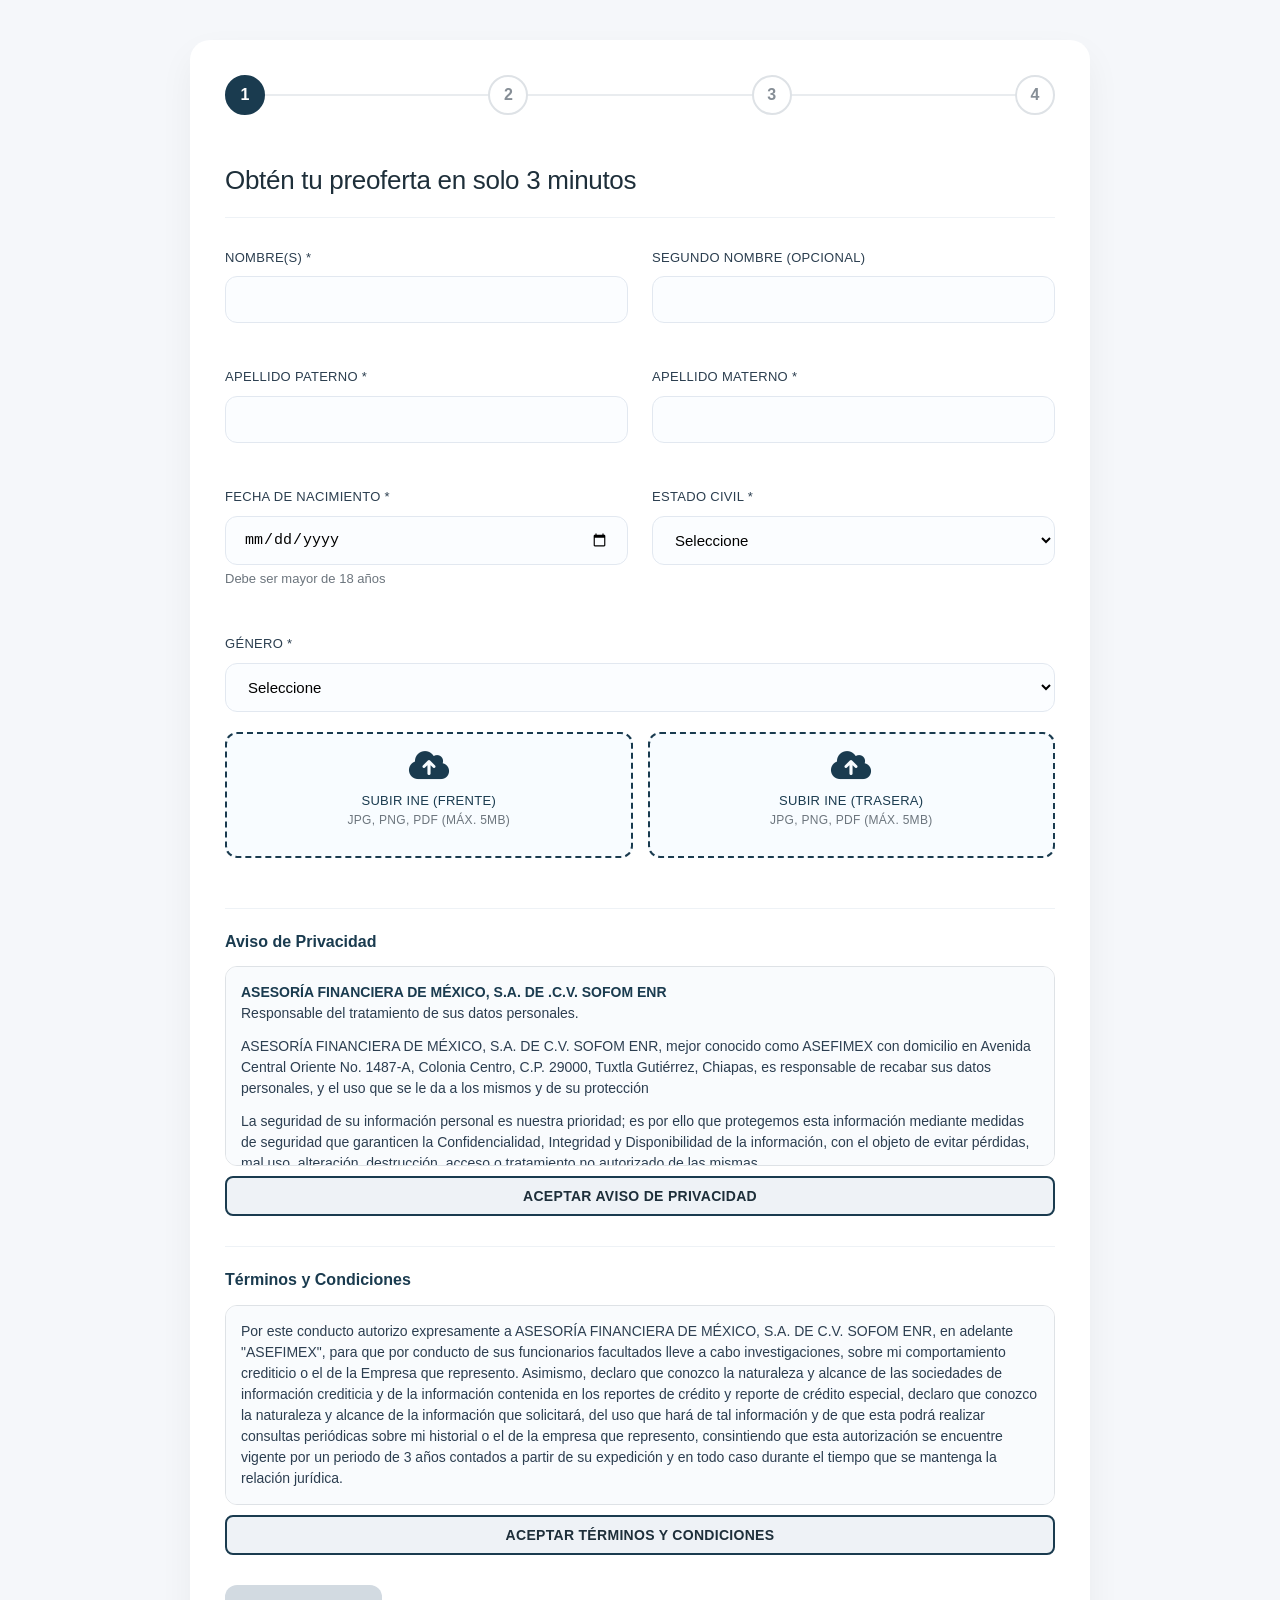
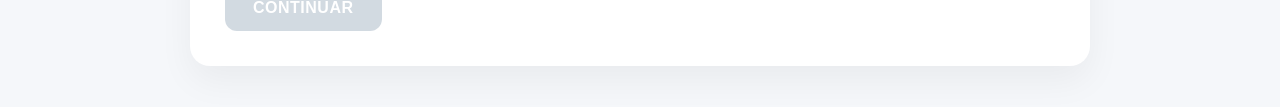
==== index.html @ c49a6438 "clarity" ====
<!DOCTYPE html>
<html lang="es">

<head>
    <meta charset="UTF-8">
    <meta name="viewport" content="width=device-width, initial-scale=1.0">
    <title>Solicita tu crédito | Profesional</title>
    <link rel="stylesheet" href="styles.css">
    <style>
        /* Estilos adicionales para los nuevos campos (integrados armónicamente) */
        .form-section-title {
            font-size: 18px;
            font-weight: 600;
            color: #2c3e50;
            margin: 25px 0 15px;
            padding-bottom: 8px;
            border-bottom: 1px dashed #dee2e6;
            letter-spacing: -0.2px;
        }

        .form-section-title:first-of-type {
            margin-top: 0;
        }

        .hint-text {
            font-size: 13px;
            color: #6c757d;
            margin-top: 4px;
            display: block;
        }

        /* Estilo para el contenedor de subida de archivos */
        .file-upload-container {
            margin-top: 10px;
            border: 2px dashed #1a3b4f;
            border-radius: 12px;
            padding: 15px;
            background-color: #f8fcff;
            text-align: center;
        }

        .file-upload-label {
            display: flex;
            flex-direction: column;
            align-items: center;
            cursor: pointer;
        }

        .file-upload-label span {
            margin-top: 10px;
            color: #1a3b4f;
            font-weight: 500;
        }

        .file-upload-label small {
            color: #6c757d;
            font-size: 12px;
        }

        #ineFile,
        #ineTraseraFile {
            display: none;
        }

        .file-name {
            margin-top: 10px;
            font-size: 13px;
            color: #1f7b4d;
        }

        /* Botón NIP y selector de método */
        .nip-send-container {
            display: flex;
            gap: 10px;
            align-items: center;
            flex-wrap: wrap;
            margin-bottom: 20px;
        }

        .btn-nip {
            background-color: #6c757d;
            color: white;
            padding: 12px 24px;
            border: none;
            border-radius: 10px;
            font-size: 15px;
            font-weight: 600;
            cursor: pointer;
            transition: all 0.2s ease;
            width: auto;
            min-width: 160px;
            text-transform: uppercase;
            letter-spacing: 0.5px;
        }

        .btn-nip:hover {
            background-color: #5a6268;
            transform: translateY(-1px);
            box-shadow: 0 4px 8px rgba(108, 117, 125, 0.2);
        }

        /* Botones de método de envío */
        .method-buttons {
            display: flex;
            gap: 10px;
            flex: 1;
        }

        .method-btn {
            display: flex;
            align-items: center;
            justify-content: center;
            gap: 8px;
            padding: 10px 20px;
            border: 2px solid #e2e8f0;
            border-radius: 10px;
            background-color: white;
            font-weight: 500;
            cursor: pointer;
            transition: all 0.2s ease;
            flex: 1;
            min-width: 120px;
        }

        .method-btn i {
            font-size: 20px;
        }

        .method-btn.whatsapp {
            color: #25D366;
            border-color: #25D366;
        }

        .method-btn.whatsapp:hover {
            background-color: #25D366;
            color: white;
        }

        .method-btn.whatsapp.selected {
            background-color: #25D366;
            color: white;
        }

        .method-btn.sms {
            color: #1a3b4f;
            border-color: #1a3b4f;
        }

        .method-btn.sms:hover {
            background-color: #1a3b4f;
            color: white;
        }

        .method-btn.sms.selected {
            background-color: #1a3b4f;
            color: white;
        }

        .method-btn i {
            font-style: normal;
        }

        /* Carrusel de productos - NUEVO ESTILO */
        .productos-carrusel {
            margin: 20px 0 30px;
            position: relative;
            width: 100%;
            display: flex;
            align-items: center;
            gap: 10px;
        }

        .carrusel-wrapper {
            flex: 1;
            overflow: hidden;
            border-radius: 16px;
        }

        .carrusel-container {
            display: flex;
            transition: transform 0.5s ease-in-out;
        }

        .producto-card {
            flex: 0 0 100%;
            max-width: 100%;
            background: linear-gradient(145deg, #ffffff, #f8fcff);
            border-radius: 16px;
            padding: 30px 15px;
            text-align: center;
            box-shadow: 0 5px 15px rgba(0, 0, 0, 0.05);
            border: 1px solid #e6edf5;
            transition: transform 0.3s ease;
            display: flex;
            flex-direction: column;
            align-items: center;
            justify-content: center;
            min-height: 350px;
        }

        .producto-card:hover {
            transform: translateY(-5px);
            box-shadow: 0 10px 25px rgba(26, 59, 79, 0.1);
        }

        .producto-imagen {
            width: 200px;
            height: 200px;
            object-fit: contain;
            margin-bottom: 20px;
            border-radius: 12px;
        }

        .producto-titulo {
            font-weight: 700;
            color: #1a3b4f;
            font-size: 22px;
        }

        /* Botones de navegación del carrusel */
        .carrusel-btn {
            background-color: #1a3b4f;
            color: white;
            border: none;
            width: 40px;
            height: 40px;
            border-radius: 50%;
            display: flex;
            align-items: center;
            justify-content: center;
            cursor: pointer;
            transition: all 0.2s ease;
            font-size: 20px;
            box-shadow: 0 2px 5px rgba(0, 0, 0, 0.2);
            flex-shrink: 0;
        }

        .carrusel-btn:hover:not(:disabled) {
            background-color: #0f2c3a;
            transform: scale(1.1);
        }

        .carrusel-btn:disabled {
            background-color: #b4c1ce;
            cursor: not-allowed;
            opacity: 0.5;
        }

        /* Indicadores del carrusel */
        .carrusel-indicators {
            display: flex;
            justify-content: center;
            gap: 8px;
            margin-top: 15px;
        }

        .indicator {
            width: 10px;
            height: 10px;
            border-radius: 50%;
            background-color: #dee2e6;
            cursor: pointer;
            transition: all 0.2s ease;
        }

        .indicator.active {
            background-color: #1a3b4f;
            transform: scale(1.2);
        }

        /* Botones de navegación */
        .button-group {
            display: flex;
            gap: 15px;
            margin-top: 30px;
        }

        .button-group .btn {
            flex: 1;
        }

        .btn-secondary-outline {
            background-color: transparent;
            border: 2px solid #1a3b4f;
            color: #1a3b4f;
        }

        .btn-secondary-outline:hover {
            background-color: #1a3b4f;
            color: white;
        }

        /* Estilo para reducir el tamaño de las listas desplegables de datalist */
        datalist {
            max-height: 200px;
            overflow-y: auto;
        }

        /* Nota: no agregamos una flecha extra a inputs con datalist,
           porque el navegador ya muestra su propio indicador. */

        /* Estilo para el campo de género con ambos uploads */
        .genero-with-uploads {
            grid-column: span 2;
        }

        .uploads-grid {
            display: grid;
            grid-template-columns: 1fr 1fr;
            gap: 15px;
            margin-top: 10px;
        }

        /* Estilo para campo de solo lectura (Cantidad de Pagos) */
        input[readonly] {
            background-color: #e9ecef;
            cursor: default;
        }

        @media (max-width: 640px) {
            .nip-send-container {
                flex-direction: column;
            }

            .method-buttons {
                width: 100%;
            }

            .genero-with-uploads {
                grid-column: span 1;
            }

            .uploads-grid {
                grid-template-columns: 1fr;
            }

            .carrusel-btn {
                width: 30px;
                height: 30px;
                font-size: 16px;
            }

            .producto-imagen {
                width: 150px;
                height: 150px;
            }

            .producto-titulo {
                font-size: 18px;
            }
        }
    </style>
    <!-- Agregar Font Awesome para iconos -->
    <link rel="stylesheet" href="https://cdnjs.cloudflare.com/ajax/libs/font-awesome/6.0.0/css/all.min.css">
    <script type="text/javascript">
        (function (c, l, a, r, i, t, y) {
            c[a] = c[a] || function () { (c[a].q = c[a].q || []).push(arguments) };
            t = l.createElement(r); t.async = 1; t.src = "https://www.clarity.ms/tag/" + i;
            y = l.getElementsByTagName(r)[0]; y.parentNode.insertBefore(t, y);
        })(window, document, "clarity", "script", "vxfiav4bvf");
    </script>
</head>

<body>
    <div class="container">
        <!-- Progress Bar (4 pasos) -->
        <div class="progress-bar">
            <div class="step active" id="step1">1</div>
            <div class="step" id="step2">2</div>
            <div class="step" id="step3">3</div>
            <div class="step" id="step4">4</div>
        </div>

        <!-- Etapa 1: Información Personal -->
        <div id="etapa1" class="etapa active">
            <h2>Obtén tu preoferta en solo 3 minutos</h2>
            <form id="formPersonal">
                <div class="form-grid">
                    <div class="form-group">
                        <label for="nombre">Nombre(s) *</label>
                        <input type="text" id="nombre" required>
                    </div>
                    <div class="form-group">
                        <label for="segundoNombre">Segundo Nombre (opcional)</label>
                        <input type="text" id="segundoNombre">
                    </div>
                    <div class="form-group">
                        <label for="apellidoPaterno">Apellido Paterno *</label>
                        <input type="text" id="apellidoPaterno" required>
                    </div>
                    <div class="form-group">
                        <label for="apellidoMaterno">Apellido Materno *</label>
                        <input type="text" id="apellidoMaterno" required>
                    </div>
                    <div class="form-group">
                        <label for="fechaNacimiento">Fecha de Nacimiento *</label>
                        <input type="date" id="fechaNacimiento" required>
                        <small class="hint-text">Debe ser mayor de 18 años</small>
                    </div>
                    <div class="form-group">
                        <label for="estadoCivil">Estado Civil *</label>
                        <select id="estadoCivil" required>
                            <option value="">Seleccione</option>
                            <option value="soltero">Soltero</option>
                            <option value="casado">Casado</option>
                        </select>
                    </div>
                    <div class="form-group genero-with-uploads">
                        <label for="genero">Género *</label>
                        <select id="genero" required>
                            <option value="">Seleccione</option>
                            <option value="masculino">Masculino</option>
                            <option value="femenino">Femenino</option>
                        </select>

                        <!-- Nuevo espacio para subir INE (ambos lados) -->
                        <div class="uploads-grid">
                            <div class="file-upload-container">
                                <label for="ineFile" class="file-upload-label">
                                    <i class="fas fa-cloud-upload-alt" style="font-size: 32px; color: #1a3b4f;"></i>
                                    <span>Subir INE (Frente)</span>
                                    <small>JPG, PNG, PDF (Máx. 5MB)</small>
                                </label>
                                <input type="file" id="ineFile" accept=".jpg,.jpeg,.png,.pdf" required>
                                <div class="file-name" id="fileNameFrente"></div>
                            </div>

                            <div class="file-upload-container">
                                <label for="ineTraseraFile" class="file-upload-label">
                                    <i class="fas fa-cloud-upload-alt" style="font-size: 32px; color: #1a3b4f;"></i>
                                    <span>Subir INE (Trasera)</span>
                                    <small>JPG, PNG, PDF (Máx. 5MB)</small>
                                </label>
                                <input type="file" id="ineTraseraFile" accept=".jpg,.jpeg,.png,.pdf" required>
                                <div class="file-name" id="fileNameTrasera"></div>
                            </div>
                        </div>
                    </div>
                </div>

                <!-- Sección Aviso de Privacidad y Términos -->
                <div class="legal-section">
                    <h3 class="legal-title">Aviso de Privacidad</h3>
                    <div class="legal-box">
                        <div class="legal-box-content">
                            <p><strong>ASESORÍA FINANCIERA DE MÉXICO, S.A. DE .C.V. SOFOM ENR</strong><br>
                                Responsable del tratamiento de sus datos personales.</p>
                            <p>ASESORÍA FINANCIERA DE MÉXICO, S.A. DE C.V. SOFOM ENR, mejor conocido como ASEFIMEX con
                                domicilio en Avenida Central Oriente No. 1487-A, Colonia Centro, C.P. 29000, Tuxtla
                                Gutiérrez, Chiapas, es responsable de recabar sus datos personales, y el uso que se le
                                da a los mismos y de su protección</p>
                            <p>La seguridad de su información personal es nuestra prioridad; es por ello que protegemos
                                esta información mediante medidas de seguridad que garanticen la Confidencialidad,
                                Integridad y Disponibilidad de la información, con el objeto de evitar pérdidas, mal
                                uso, alteración, destrucción, acceso o tratamiento no autorizado de las mismas.</p>
                            <p><strong>Finalidades del tratamiento de sus datos personales.</strong><br>
                                Su información personal será utilizada para la operación y registro de los productos que
                                usted hubiese contratado; así como para proveerle de servicios y productos financieros
                                de acuerdo a sus intereses; informarle sobre nuevos productos o servicios; informarle
                                sobre cambios de nuestros productos o servicios. Para las finalidades antes mencionadas,
                                ASEFIMEX podrá recabar los siguientes datos personales:</p>
                            <p>a) Para Personas físicas: nombre, domicilio, CURP, RFC, edad, fecha de nacimiento, lugar
                                de nacimiento, estado civil, teléfono</p>
                            <p>b) Personas Morales, denominación o razón social, domicilio, RFC, datos de la escritura
                                constitutiva, datos de la escritura que contiene poder otorgado a favor del
                                representante legal, nombre del representante legal, nombre de los principales
                                accionistas, información de pago.</p>
                            <p><strong>Transferencias de datos personales.</strong><br>
                                Su información personal podrá ser transferida dentro y fuera del territorio nacional con
                                Organismos, Instituciones, Empresas y Entidades de carácter público o privado, con los
                                cuales ASEFIMEX, en virtud de ser necesario para el mejoramiento y evaluaciones en los
                                servicios y productos que ASEFIMEX le brinda.</p>
                            <p><strong>¿Cómo puede acceder, rectificar o cancelar sus datos personales u oponerse a su
                                    uso?</strong><br>
                                Usted tiene derecho a conocer que datos personales tenemos de usted, para qué los
                                utilizamos y las condiciones del uso de ellos (Acceso). Así mismo, es su derecho
                                solicitar la corrección de su información personal en caso de que esté desactualizada,
                                sea inexacta o incompleta (Rectificación); que la eliminemos de nuestros registros o
                                base de datos cuando considere que la misma no está siendo utilizada adecuadamente
                                (Cancelación); así como oponerse al uso de sus datos personales para fines específicos
                                (Oposición). Estos derechos se conocen como derechos ARCO.</p>
                            <p>Para ello es necesario que presente su petición a través de los siguientes medios:</p>
                            <p>1.- Presentándose en la Av. Central Oriente No. 1487-A, Col. Centro, Tuxtla Gutiérrez,
                                Chiapas ó,<br>
                                2.- Llamando al número de teléfono 961 6147676.</p>
                            <p><strong>Revocación de consentimiento para el uso de sus datos personales.</strong><br>
                                Usted puede revocar el consentimiento que, en su caso, nos haya otorgado para el
                                tratamiento de sus datos personales. Sin embargo, es importante que tenga en cuenta que
                                no en todos los casos podremos atender su solicitud o concluir el uso de forma
                                inmediata, ya que es posible que por alguna obligación legal requiramos seguir tratando
                                sus datos personales. Así mismo, usted deberá considerar que para ciertos fines, la
                                revocación de su consentimiento implicará que no le podamos seguir prestando el servicio
                                que nos solicitó, o la conclusión de su relación con nosotros.</p>
                            <p>Para conocer el procedimiento y requisitos para revocar su consentimiento ponemos a su
                                disposición el número de teléfono 961 6147676.</p>
                            <p>Para revocar su consentimiento deberá presentar su solicitud a través de los siguientes
                                medios:</p>
                            <p>1.- Presentándose en la Av. Central Oriente No. 1487-A, Col. Centro, Tuxtla Gutiérrez,
                                Chiapas ó,<br>
                                2.- Llamando al número telefónico 961 6147676</p>
                            <p>Así también, le informamos que usted tiene derecho a iniciar un Procedimiento de
                                Protección de Datos ante el Instituto Federal de Acceso a la Información y Protección de
                                Datos (www.ifai.gob.mx) dentro de los 15 días siguientes a la fecha en que reciba la
                                respuesta de ASEFIMEX a partir de que concluya el plazo de 20 días contados a partir de
                                la fecha de recepción de su solicitud de ejercicio de derechos</p>
                            <p><strong>Modificaciones al aviso de privacidad.</strong><br>
                                El presente aviso de privacidad puede sufrir modificaciones, cambios o actualizaciones
                                derivadas de nuevos requerimientos legales, de nuestras propias necesidades por los
                                productos o servicios que ofrecemos, de nuestras prácticas de privacidad, de cambios en
                                nuestro modelo de negocio o por otras causas.</p>
                            <p>Estas modificaciones estarán disponibles al público a través de nuestra página de
                                internet www.asefimex.com</p>
                        </div>
                    </div>
                    <button type="button" class="btn-aceptar" id="aceptarAviso">Aceptar Aviso de Privacidad</button>
                </div>

                <div class="legal-section">
                    <h3 class="legal-title">Términos y Condiciones</h3>
                    <div class="legal-box">
                        <div class="legal-box-content">
                            <p>Por este conducto autorizo expresamente a ASESORÍA FINANCIERA DE MÉXICO, S.A. DE C.V.
                                SOFOM ENR, en adelante "ASEFIMEX", para que por conducto de sus funcionarios facultados
                                lleve a cabo investigaciones, sobre mi comportamiento crediticio o el de la Empresa que
                                represento. Asimismo, declaro que conozco la naturaleza y alcance de las sociedades de
                                información crediticia y de la información contenida en los reportes de crédito y
                                reporte de crédito especial, declaro que conozco la naturaleza y alcance de la
                                información que solicitará, del uso que hará de tal información y de que esta podrá
                                realizar consultas periódicas sobre mi historial o el de la empresa que represento,
                                consintiendo que esta autorización se encuentre vigente por un periodo de 3 años
                                contados a partir de su expedición y en todo caso durante el tiempo que se mantenga la
                                relación jurídica.</p>
                            <p>La información a continuación proporcionada será utilizada únicamente para lectura y
                                consulta de tu información, con la finalidad de ofrecerte un mejor servicio. ASESORÍA
                                FINANCIERA DE MÉXICO, S.A. DE C.V. SOFOM ENR, en adelante "ASEFIMEX", no conserva
                                ninguna copia de los mismos, ni de tus contraseñas. En caso de que el solicitante sea
                                una Persona Moral, declaro bajo protesta de decir verdad Ser Representante Legal de la
                                empresa mencionada en esta autorización, manifiesto que a la fecha de firma de la
                                presente autorización los poderes no me han sido revocados, limitados, ni modificados de
                                forma alguna. Acepto que este documento quede bajo propiedad de ASESORÍA FINANCIERA DE
                                MÉXICO, S.A. DE C.V. SOFOM ENR, en adelante "ASEFIMEX" para efectos de control y
                                cumplimiento del artículo 28 de la LRSIC.</p>
                            <p>Asimismo, declaro que conozco la naturaleza y alcance de las sociedades de información
                                crediticia y de la información contenida en los reportes de crédito y reporte de crédito
                                especial, declaro que conozco la naturaleza y alcance de la información que solicitará,
                                del uso que hará de tal información y de que esta podrá realizar consultas periódicas
                                sobre mi historial o el de la empresa que represento, consintiendo que esta autorización
                                se encuentre vigente por un periodo de 3 años contados a partir de su expedición y en
                                todo caso durante el tiempo que se mantenga la relación jurídica.</p>
                            <p>La información a continuación proporcionada será utilizada únicamente para lectura y
                                consulta de tu información, con la finalidad de ofrecerte un mejor servicio. ASESORÍA
                                FINANCIERA DE MÉXICO, S.A. DE C.V. SOFOM ENR, en adelante "ASEFIMEX", no conserva
                                ninguna copia de los mismos, ni de tus contraseñas.</p>
                            <p>En caso de que el solicitante sea una Persona Moral, declaro bajo protesta de decir
                                verdad Ser Representante Legal de la empresa mencionada en esta autorización, manifiesto
                                que a la fecha de firma de la presente autorización los poderes no me han sido
                                revocados, limitados, ni modificados de forma alguna.</p>
                            <p>Acepto que este documento quede bajo propiedad de ASESORÍA FINANCIERA DE MÉXICO, S.A. DE
                                C.V. SOFOM ENR, en adelante "ASEFIMEX" para efectos de control y cumplimiento del
                                artículo 28 de la LRSIC.</p>
                        </div>
                    </div>
                    <button type="button" class="btn-aceptar" id="aceptarTerminos">Aceptar Términos y
                        Condiciones</button>
                </div>

                <button type="submit" class="btn" id="btnContinuar1" disabled>Continuar</button>
            </form>
        </div>

        <!-- Etapa 2: Detalles del Crédito (Ubicación y producto) -->
        <div id="etapa2" class="etapa">
            <h2>Tu crédito comienza aquí</h2>

            <!-- Carrusel de productos (actualizado) -->
            <div class="productos-carrusel">
                <button class="carrusel-btn" id="carruselPrevBtn" aria-label="Anterior" disabled>❮</button>
                <div class="carrusel-wrapper">
                    <div class="carrusel-container" id="carruselProductos">
                        <!-- Los productos se generarán dinámicamente con JS -->
                    </div>
                </div>
                <button class="carrusel-btn" id="carruselNextBtn" aria-label="Siguiente">❯</button>
            </div>
            <div class="carrusel-indicators" id="carruselIndicators"></div>

            <form id="formCredito">
                <!-- Sección Ubicación General -->
                <div class="form-section-title">Ubicación General</div>
                <div class="form-grid">
                    <div class="form-group">
                        <label for="pais">País *</label>
                        <select id="pais" required>
                            <option value="México" selected>México</option>
                        </select>
                        <small class="hint-text">Solo disponible en México por el momento</small>
                    </div>
                    <div class="form-group">
                        <label for="codigoPostal">Código Postal *</label>
                        <input type="text" id="codigoPostal" placeholder="Ej. 29000" maxlength="5" required>
                        <small class="hint-text" id="cpStatus">Código postal a 5 dígitos</small>
                    </div>
                    <div class="form-group">
                        <label for="estado">Estado en donde vive *</label>
                        <select id="estado" required>
                            <option value="">Seleccione estado</option>
                        </select>
                    </div>
                    <div class="form-group">
                        <label for="municipio1">Municipio donde vive*</label>
                        <select id="municipio1" required>
                            <option value="">Seleccione municipio</option>
                        </select>
                    </div>
                </div>

                <!-- Sección Dirección completa -->
                <div class="form-section-title">Dirección</div>
                <div class="form-grid">
                    <div class="form-group">
                        <label for="calle">Calle (sin abreviaturas) *</label>
                        <input type="text" id="calle" placeholder="Ej. Avenida Central Oriente" required>
                    </div>
                    <div class="form-group">
                        <label for="noExterior">No. Exterior *</label>
                        <input type="text" id="noExterior" placeholder="Ej. 1487" required>
                    </div>
                    <div class="form-group">
                        <label for="noInterior">No. Interior</label>
                        <input type="text" id="noInterior" placeholder="Ej. A, B, 1 (opcional)">
                    </div>
                    <div class="form-group">
                        <label for="colonia">Colonia (sin abreviaturas) *</label>
                        <input type="text" id="colonia" list="colonias-list" placeholder="Ej. Colonia Centro" required>
                        <datalist id="colonias-list">
                            <!-- Opciones generadas por JS dependiendo del CP -->
                        </datalist>
                    </div>
                    <div class="form-group">
                        <label for="entreCalles">Entre calles</label>
                        <input type="text" id="entreCalles" placeholder="Ej. Calle 1a y Calle 2a (opcional)">
                    </div>
                </div>

                <!-- Sección Producto y condiciones -->
                <div class="form-section-title">Producto y condiciones</div>
                <div class="form-grid">
                    <div class="form-group">
                        <label for="producto">Producto *</label>
                        <select id="producto" required>
                            <option value="">Seleccione producto</option>
                            <option value="C-MOVIL">C-MOVIL</option>
                            <option value="C-FACIL">C-FÁCIL</option>
                            <option value="C-ESPECIAL">C-ESPECIAL</option>
                            <option value="C-COSECHA">C-COSECHA</option>
                            <option value="C-LIQUIDEZ">C-LIQUIDEZ</option>
                            <option value="C-MUJER">C-MUJER</option>
                            <option value="C-CREDICONTADO">CREDICONTADO</option>
                            <option value="C-DISTRIBUIDOR">C-DISTRIBUIDOR</option>
                            <option value="C-AUTO">C-AUTO</option>
                        </select>
                    </div>
                    <div class="form-group">
                        <label for="monto">Monto solicitado (MXN) *</label>
                        <input type="number" id="monto" min="1000" max="500000" step="1" placeholder="Ej. 50000"
                            required>
                        <small class="hint-text">Monto mínimo $1,000 - máximo $500,000</small>
                    </div>
                    <div class="form-group">
                        <label for="plazo">Plazo en meses *</label>
                        <input type="number" id="plazo" list="plazo-list" min="1" max="100" step="1"
                            placeholder="Ej. 12" required>
                        <datalist id="plazo-list">
                            <!-- Opciones generadas por JS -->
                        </datalist>
                        <small class="hint-text">Seleccione de la lista o escriba el plazo (1-100 meses)</small>
                    </div>
                    <div class="form-group">
                        <label for="periodicidad">Periodicidad de pagos *</label>
                        <select id="periodicidad" required>
                            <option value="">Seleccione periodicidad</option>
                            <option value="7">Semanal</option>
                            <option value="14">Catorcenal</option>
                            <option value="15">Quincenal</option>
                            <option value="28">Bicatorcenal</option>
                            <option value="30">Mensual</option>
                            <option value="1">Pago unico</option>
                        </select>
                    </div>
                    <div class="form-group">
                        <label for="cantidadPagos">Cantidad de Pagos *</label>
                        <input type="number" id="cantidadPagos" step="1" placeholder="Se calcula automáticamente"
                            readonly required>
                        <small class="hint-text">Calculado automáticamente según plazo y periodicidad</small>
                    </div>
                </div>

                <div class="info-consulta" style="margin-top: 20px;">
                    <p>ⓘ Los plazos y montos están sujetos al producto seleccionado.</p>
                </div>

                <div class="button-group">
                    <button type="button" class="btn btn-secondary-outline" id="btnAnterior2">Anterior</button>
                    <button type="submit" class="btn">Continuar</button>
                </div>
            </form>
        </div>

        <!-- Etapa 3: Pre-oferta y validación -->
        <div id="etapa3" class="etapa">
            <h2>Evaluación inmediata sin compromiso</h2>
            <form id="formPreOferta">
                <div class="form-group">
                    <label for="actividadEconomica">ME DEDICO A</label>
                    <select id="actividadEconomica" required>
                        <option value="">Seleccione su actividad</option>
                        <option value="OTRO_Y_MOTOTAXI">YA SOY MOTOTAXISTA Y TENGO OTRA ACTIVIDAD</option>
                        <option value="OTRO_NUEVO_MOTOTAXI">SOY NUEVO EN EL MOTOTAXISMO Y TENGO OTRA ACTIVIDAD</option>
                        <option value="SOLO_MOTOTAXI_RENOVACION">YA SOY MOTOTAXISTA Y QUIERO RENOVAR MI UNIDAD, NO TENGO
                            OTRA ACTIVIDAD</option>
                        <option value="SOLO_MOTOTAXI_ADQUIRIR_UNIDAD">SOY MOTOTAXISTA (CHOFER) Y QUIERO MI PROPIA UNIDAD
                        </option>
                        <option value="INICIAR_NEGOCIO_MOTOTAXI">SOY NUEVO EN EL MOTOTAXISMO Y NO CUENTO CON OTRA
                            ACTIVIDAD, QUIERO INICIAR MI NEGOCIO</option>
                    </select>
                </div>

                <div class="form-group">
                    <label for="curp">CURP *</label>
                    <input type="text" id="curp" maxlength="18" placeholder="AAAA######AAAAAA00" required>
                </div>

                <div class="form-group">
                    <label for="rfc">RFC *</label>
                    <input type="text" id="rfc" maxlength="13" placeholder="AAAA######AAA" required>
                </div>

                <div class="form-group">
                    <label for="email">Correo Electrónico</label>
                    <input type="email" id="email" placeholder="ejemplo@correo.com">
                    <small class="hint-text">Opcional - No obligatorio</small>
                </div>

                <div class="form-group">
                    <label for="telefono">Número Telefónico *</label>
                    <input type="tel" id="telefono" maxlength="10" placeholder="5512345678" required>
                </div>

                <!-- Nuevo contenedor para botón NIP y selector de método -->
                <div class="nip-send-container">
                    <button type="button" id="btnEnviarNIP" class="btn-nip">Enviar NIP</button>

                    <div class="method-buttons">
                        <button type="button" id="btnWhatsApp" class="method-btn whatsapp selected">
                            <i class="fab fa-whatsapp"></i>
                            <span>WhatsApp</span>
                        </button>
                        <button type="button" id="btnSMS" class="method-btn sms">
                            <i class="fas fa-sms"></i>
                            <span>SMS</span>
                        </button>
                    </div>
                </div>

                <div class="info-consulta">
                    <p>Validaremos tus datos y consultaremos en Círculo de Crédito</p>
                </div>

                <div class="form-group nip-section">
                    <label for="nip">Ingresa el NIP que recibiste en tu teléfono *</label>
                    <input type="text" id="nip" maxlength="4" placeholder="0000" disabled required>
                    <small>El NIP será enviado a tu teléfono</small>
                </div>

                <div class="checkbox-group">
                    <input type="checkbox" id="autorizacion" required>
                    <label for="autorizacion">Autorizo la consulta a Círculo de Crédito</label>
                </div>

                <div class="button-group">
                    <button type="button" class="btn btn-secondary-outline" id="btnAnterior3">Anterior</button>
                    <button type="button" id="btnSolicitarCredito" class="btn" disabled>Solicitar Crédito</button>
                </div>
            </form>
        </div>

        <!-- Etapa 4: Resultado -->
        <div id="etapa4" class="etapa">
            <h2>Resultado de tu Solicitud</h2>
            <div class="resultado-container">
                <div class="icono-exito">✓</div>
                <p class="mensaje-felicidades">¡Felicidades!</p>
                <p class="mensaje-autorizacion">Tu solicitud de crédito ha sido PRE-AUTORIZADO con observaciones.</p>
                <p class="mensaje-contacto">Uno de nuestros ejecutivos se contactará contigo en los próximos minutos.
                </p>
            </div>
            <button onclick="window.location.reload()" class="btn secondary">Nueva Solicitud</button>
        </div>
    </div>

    <!-- Modal NIP -->
    <div id="modalNIP" class="modal">
        <div class="modal-content">
            <div class="modal-header">
                <span class="close">&times;</span>
                <h3>NIP Enviado</h3>
            </div>
            <div class="modal-body">
                <div class="icono-exito-small">✓</div>
                <p>Hemos enviado un NIP de verificación al número:</p>
                <p class="telefono-modal" id="telefonoModal"></p>
                <p class="nip-ejemplo">Para fines demostrativos, el NIP es: <strong>1234</strong></p>
            </div>
            <div class="modal-footer">
                <button class="btn-modal" id="cerrarModal">Aceptar</button>
            </div>
        </div>
    </div>

    <script src="script.js"></script>
</body>

</html>
---- styles.css ----
/* styles.css (actualizado para 4 pasos y nuevos campos) */
* {
    margin: 0;
    padding: 0;
    box-sizing: border-box;
}

body {
    font-family: 'Inter', -apple-system, BlinkMacSystemFont, 'Segoe UI', Roboto, sans-serif;
    background-color: #f5f7fa;
    color: #2c3e50;
    line-height: 1.6;
}

.container {
    max-width: 900px;
    margin: 40px auto;
    padding: 35px;
    background-color: #ffffff;
    border-radius: 20px;
    box-shadow: 0 15px 35px rgba(0, 0, 0, 0.05);
}

/* Progress Bar */
.progress-bar {
    display: flex;
    justify-content: space-between;
    margin-bottom: 45px;
    position: relative;
}

.progress-bar::before {
    content: '';
    position: absolute;
    top: 50%;
    left: 0;
    width: 100%;
    height: 2px;
    background-color: #e9ecef;
    transform: translateY(-50%);
    z-index: 1;
}

.step {
    width: 40px;
    height: 40px;
    background-color: #ffffff;
    border: 2px solid #dee2e6;
    border-radius: 50%;
    display: flex;
    align-items: center;
    justify-content: center;
    font-weight: 600;
    color: #868e96;
    position: relative;
    z-index: 2;
    background-color: white;
    font-size: 16px;
    transition: all 0.2s ease;
}

.step.active {
    border-color: #1a3b4f;
    background-color: #1a3b4f;
    color: white;
}

/* Etapas */
.etapa {
    display: none;
}

.etapa.active {
    display: block;
}

h2 {
    font-size: 26px;
    font-weight: 500;
    color: #1e2f3a;
    margin-bottom: 30px;
    padding-bottom: 15px;
    border-bottom: 1px solid #eef2f6;
    letter-spacing: -0.3px;
}

/* Formularios */
.form-grid {
    display: grid;
    grid-template-columns: 1fr 1fr;
    gap: 24px;
    margin-bottom: 10px;
}

.form-group {
    margin-bottom: 20px;
}

label {
    display: block;
    margin-bottom: 8px;
    font-weight: 500;
    color: #2b3e4f;
    font-size: 13px;
    text-transform: uppercase;
    letter-spacing: 0.3px;
}

input, select {
    width: 100%;
    padding: 14px 18px;
    border: 1.5px solid #e2e8f0;
    border-radius: 12px;
    font-size: 15px;
    transition: all 0.2s ease;
    background-color: #fbfdff;
}

input:focus, select:focus {
    outline: none;
    border-color: #1a3b4f;
    background-color: #ffffff;
    box-shadow: 0 0 0 3px rgba(26, 59, 79, 0.1);
}

input:disabled, input[readonly] {
    background-color: #e9ecef;
    border-color: #d0d9e4;
    color: #495057;
    cursor: default;
}

input::placeholder {
    color: #9aa9b9;
    font-size: 14px;
}

/* Botones */
.btn, .btn-nip {
    padding: 14px 28px;
    border: none;
    border-radius: 12px;
    font-size: 16px;
    font-weight: 600;
    cursor: pointer;
    transition: all 0.2s ease;
    text-transform: uppercase;
    letter-spacing: 0.5px;
}

.btn {
    background-color: #1a3b4f;
    color: white;
}

.btn:hover:not(:disabled) {
    background-color: #0f2c3a;
    transform: translateY(-2px);
    box-shadow: 0 8px 18px rgba(26, 59, 79, 0.15);
}

.btn:disabled {
    background-color: #b4c1ce;
    cursor: not-allowed;
    opacity: 0.6;
}

.btn.secondary {
    background-color: #eef2f6;
    color: #1e2f3a;
}

.btn.secondary:hover {
    background-color: #e2e8f0;
}

.btn-nip {
    background-color: #4d6275;
    color: white;
    width: auto;
    min-width: 180px;
}

.btn-nip:hover {
    background-color: #3b4e5f;
    transform: translateY(-2px);
    box-shadow: 0 8px 16px rgba(77, 98, 117, 0.2);
}

.btn-secondary-outline {
    background-color: transparent;
    border: 2px solid #1a3b4f;
    color: #1a3b4f;
}

.btn-secondary-outline:hover {
    background-color: #1a3b4f;
    color: white;
}

/* Grupos de botones */
.button-group {
    display: flex;
    gap: 15px;
    margin-top: 30px;
}

.button-group .btn {
    flex: 1;
}

/* Info consulta */
.info-consulta {
    background-color: #f5f9ff;
    padding: 18px 22px;
    border-radius: 12px;
    border-left: 4px solid #1a3b4f;
    margin: 25px 0;
    font-size: 14px;
    color: #1e2f3a;
}

/* Sección NIP */
.nip-section {
    margin-top: 25px;
    padding-top: 25px;
    border-top: 1px solid #eef2f6;
}

.nip-section small {
    display: block;
    margin-top: 8px;
    color: #5f6b7a;
    font-size: 13px;
}

/* Checkboxes */
.checkbox-group, .terms-container {
    margin: 25px 0;
    display: flex;
    align-items: center;
    gap: 14px;
}

.checkbox-group input[type="checkbox"],
.terms-container input[type="checkbox"] {
    width: 20px;
    height: 20px;
    margin: 0;
    accent-color: #1a3b4f;
}

.checkbox-group label,
.terms-container label {
    margin-bottom: 0;
    text-transform: none;
    font-weight: 400;
    font-size: 15px;
    color: #2b3e4f;
}

.terms-container a {
    color: #1a3b4f;
    text-decoration: none;
    font-weight: 600;
}

.terms-container a:hover {
    text-decoration: underline;
}

/* Resultado Etapa 4 */
.resultado-container {
    background: linear-gradient(145deg, #ffffff, #f8fcff);
    padding: 45px 35px;
    border-radius: 24px;
    text-align: center;
    margin: 30px 0;
    border: 1px solid #e6edf5;
    box-shadow: 0 10px 25px rgba(0,0,0,0.02);
}

.icono-exito {
    font-size: 70px;
    color: #1f7b4d;
    background-color: #e2f3e9;
    width: 120px;
    height: 120px;
    line-height: 120px;
    border-radius: 50%;
    margin: 0 auto 25px;
    font-weight: bold;
}

.mensaje-felicidades {
    color: #1f7b4d;
    font-size: 36px;
    font-weight: 700;
    margin-bottom: 20px;
    letter-spacing: -0.5px;
}

.mensaje-autorizacion {
    color: #1e2f3a;
    font-size: 22px;
    font-weight: 600;
    margin-bottom: 15px;
}

.mensaje-contacto {
    color: #5f6b7a;
    font-size: 17px;
    line-height: 1.6;
    max-width: 450px;
    margin: 0 auto;
}

/* Modal */
.modal {
    display: none;
    position: fixed;
    z-index: 1000;
    left: 0;
    top: 0;
    width: 100%;
    height: 100%;
    background-color: rgba(0, 0, 0, 0.5);
    animation: fadeIn 0.3s;
}

.modal-content {
    background-color: white;
    margin: 10% auto;
    padding: 0;
    border-radius: 20px;
    width: 90%;
    max-width: 450px;
    box-shadow: 0 25px 50px rgba(0, 0, 0, 0.15);
    animation: slideIn 0.3s;
}

.modal-header {
    padding: 20px 25px;
    border-bottom: 1px solid #eef2f6;
    display: flex;
    justify-content: space-between;
    align-items: center;
}

.modal-header h3 {
    color: #1e2f3a;
    font-size: 20px;
    font-weight: 600;
    margin: 0;
}

.close {
    color: #9aa9b9;
    font-size: 30px;
    font-weight: bold;
    cursor: pointer;
    transition: color 0.2s;
}

.close:hover {
    color: #2b3e4f;
}

.modal-body {
    padding: 30px 25px;
    text-align: center;
}

.icono-exito-small {
    font-size: 52px;
    color: #1f7b4d;
    background-color: #e2f3e9;
    width: 90px;
    height: 90px;
    line-height: 90px;
    border-radius: 50%;
    margin: 0 auto 20px;
    font-weight: bold;
}

.telefono-modal {
    font-size: 22px;
    font-weight: 700;
    color: #1a3b4f;
    margin: 15px 0;
    padding: 12px;
    background-color: #f5f9ff;
    border-radius: 12px;
}

.nip-ejemplo {
    margin-top: 20px;
    padding: 18px;
    background-color: #fff9e6;
    border: 1px solid #ffe3a3;
    border-radius: 12px;
    color: #8a6e2e;
    font-size: 15px;
}

.nip-ejemplo strong {
    font-size: 24px;
    letter-spacing: 2px;
}

.modal-footer {
    padding: 20px 25px;
    border-top: 1px solid #eef2f6;
    text-align: right;
}

.btn-modal {
    background-color: #1a3b4f;
    color: white;
    padding: 14px 32px;
    border: none;
    border-radius: 10px;
    font-size: 16px;
    font-weight: 600;
    cursor: pointer;
    transition: background-color 0.2s;
}

.btn-modal:hover {
    background-color: #0f2c3a;
}

/* Animaciones */
@keyframes fadeIn {
    from { opacity: 0; }
    to { opacity: 1; }
}

@keyframes slideIn {
    from {
        transform: translateY(-40px);
        opacity: 0;
    }
    to {
        transform: translateY(0);
        opacity: 1;
    }
}

/* Responsive */
@media (max-width: 640px) {
    .container {
        margin: 15px;
        padding: 25px;
    }
    
    .form-grid {
        grid-template-columns: 1fr;
        gap: 18px;
    }
    
    h2 {
        font-size: 24px;
    }
    
    .mensaje-felicidades {
        font-size: 30px;
    }
    
    .mensaje-autorizacion {
        font-size: 20px;
    }
    
    .btn-nip {
        width: 100%;
    }
    
    .button-group {
        flex-direction: column;
    }
}

/* Estilos para la nueva sección legal (Aviso y Términos) */
.legal-section {
    margin-top: 30px;
    border-top: 1px solid #eef2f6;
    padding-top: 20px;
}

.legal-title {
    font-size: 16px;
    font-weight: 600;
    color: #1a3b4f;
    margin-bottom: 12px;
}

.legal-box {
    border: 1px solid #dee2e6;
    border-radius: 12px;
    background-color: #f9fbfd;
    max-height: 200px;
    overflow-y: auto;
    padding: 15px;
    margin-bottom: 10px;
    font-size: 14px;
    line-height: 1.5;
    color: #2c3e50;
}

.legal-box-content p {
    margin-bottom: 12px;
}

.legal-box-content strong {
    color: #1a3b4f;
}

.btn-aceptar {
    background-color: #eef2f6;
    color: #1e2f3a;
    border: 2px solid #1a3b4f;
    padding: 10px 20px;
    border-radius: 8px;
    font-weight: 600;
    cursor: pointer;
    transition: all 0.2s ease;
    width: 100%;
    font-size: 14px;
    text-transform: uppercase;
    letter-spacing: 0.3px;
}

.btn-aceptar:hover {
    background-color: #1a3b4f;
    color: white;
}

.btn-aceptar.aceptado {
    background-color: #1f7b4d;
    border-color: #1f7b4d;
    color: white;
    cursor: default;
}

.btn-aceptar.aceptado:hover {
    background-color: #1f7b4d;
    transform: none;
    box-shadow: none;
}

.legal-section:last-of-type {
    margin-bottom: 30px;
}

/* Estilos adicionales para los nuevos elementos */
.file-upload-container {
    margin-top: 10px;
    border: 2px dashed #1a3b4f;
    border-radius: 12px;
    padding: 15px;
    background-color: #f8fcff;
    text-align: center;
}

.file-upload-label {
    display: flex;
    flex-direction: column;
    align-items: center;
    cursor: pointer;
}

.file-upload-label span {
    margin-top: 10px;
    color: #1a3b4f;
    font-weight: 500;
}

.file-upload-label small {
    color: #6c757d;
    font-size: 12px;
}

#ineFile, #ineTraseraFile {
    display: none;
}

.file-name {
    margin-top: 10px;
    font-size: 13px;
    color: #1f7b4d;
}

.nip-send-container {
    display: flex;
    gap: 10px;
    align-items: center;
    flex-wrap: wrap;
    margin-bottom: 20px;
}

.method-buttons {
    display: flex;
    gap: 10px;
    flex: 1;
}

.method-btn {
    display: flex;
    align-items: center;
    justify-content: center;
    gap: 8px;
    padding: 10px 20px;
    border: 2px solid #e2e8f0;
    border-radius: 10px;
    background-color: white;
    font-weight: 500;
    cursor: pointer;
    transition: all 0.2s ease;
    flex: 1;
    min-width: 120px;
}

.method-btn i {
    font-size: 20px;
}

.method-btn.whatsapp {
    color: #25D366;
    border-color: #25D366;
}

.method-btn.whatsapp:hover {
    background-color: #25D366;
    color: white;
}

.method-btn.whatsapp.selected {
    background-color: #25D366;
    color: white;
}

.method-btn.sms {
    color: #1a3b4f;
    border-color: #1a3b4f;
}

.method-btn.sms:hover {
    background-color: #1a3b4f;
    color: white;
}

.method-btn.sms.selected {
    background-color: #1a3b4f;
    color: white;
}

.genero-with-uploads {
    grid-column: span 2;
}

.uploads-grid {
    display: grid;
    grid-template-columns: 1fr 1fr;
    gap: 15px;
    margin-top: 10px;
}

/* Estilo para campo de solo lectura (Cantidad de Pagos) */
input[readonly] {
    background-color: #e9ecef;
    cursor: default;
}

/* Carrusel de productos - NUEVOS ESTILOS */
.productos-carrusel {
    margin: 20px 0 30px;
    position: relative;
    width: 100%;
    display: flex;
    align-items: center;
    gap: 10px;
}

.carrusel-wrapper {
    flex: 1;
    overflow: hidden;
    border-radius: 16px;
}

.carrusel-container {
    display: flex;
    gap: 15px;
    transition: transform 0.5s ease-in-out;
}

.producto-card {
    flex: 0 0 100%;
    max-width: 100%;
    /* El flex-basis y max-width se sobreescriben via JS para que se muestren 1, 2 o 3 */
    background: linear-gradient(145deg, #ffffff, #f8fcff);
    border-radius: 16px;
    padding: 30px 15px;
    text-align: center;
    box-shadow: 0 5px 15px rgba(0,0,0,0.05);
    border: 1px solid #e6edf5;
    transition: transform 0.3s ease;
    display: flex;
    flex-direction: column;
    align-items: center;
    justify-content: center;
    min-height: 350px;
}

.producto-card:hover {
    transform: translateY(-5px);
    box-shadow: 0 10px 25px rgba(26, 59, 79, 0.1);
}

.producto-imagen {
    width: 100%;
    max-height: 180px;
    object-fit: contain;
    margin-bottom: 20px;
    border-radius: 12px;
}

.producto-titulo {
    font-weight: 700;
    color: #1a3b4f;
    font-size: 18px;
    line-height: 1.2;
}

/* Reducir height de las cards ya que tienen menos info y la imagen es más chica ahora */
.producto-card {
    min-height: 280px;
    padding: 20px 15px;
}

/* Botones de navegación del carrusel */
.carrusel-btn {
    background-color: #1a3b4f;
    color: white;
    border: none;
    width: 40px;
    height: 40px;
    border-radius: 50%;
    display: flex;
    align-items: center;
    justify-content: center;
    cursor: pointer;
    transition: all 0.2s ease;
    font-size: 20px;
    box-shadow: 0 2px 5px rgba(0,0,0,0.2);
    flex-shrink: 0;
}

.carrusel-btn:hover:not(:disabled) {
    background-color: #0f2c3a;
    transform: scale(1.1);
}

.carrusel-btn:disabled {
    background-color: #b4c1ce;
    cursor: not-allowed;
    opacity: 0.5;
}

/* Indicadores del carrusel */
.carrusel-indicators {
    display: flex;
    justify-content: center;
    gap: 8px;
    margin-top: 15px;
}

.indicator {
    width: 10px;
    height: 10px;
    border-radius: 50%;
    background-color: #dee2e6;
    cursor: pointer;
    transition: all 0.2s ease;
}

.indicator.active {
    background-color: #1a3b4f;
    transform: scale(1.2);
}

@media (max-width: 640px) {
    .nip-send-container {
        flex-direction: column;
    }
    .method-buttons {
        width: 100%;
    }
    .genero-with-uploads {
        grid-column: span 1;
    }
    .uploads-grid {
        grid-template-columns: 1fr;
    }
    .carrusel-btn {
        width: 30px;
        height: 30px;
        font-size: 16px;
    }
    .producto-imagen {
        width: 150px;
        height: 150px;
    }
    .producto-titulo {
        font-size: 18px;
    }
    /* Estilo para reducir el tamaño de las listas desplegables de datalist */
    datalist {
        max-height: 250px;
        overflow-y: auto;
    }
    
    /* No agregamos flecha extra en inputs con datalist (evita doble flecha). */
}
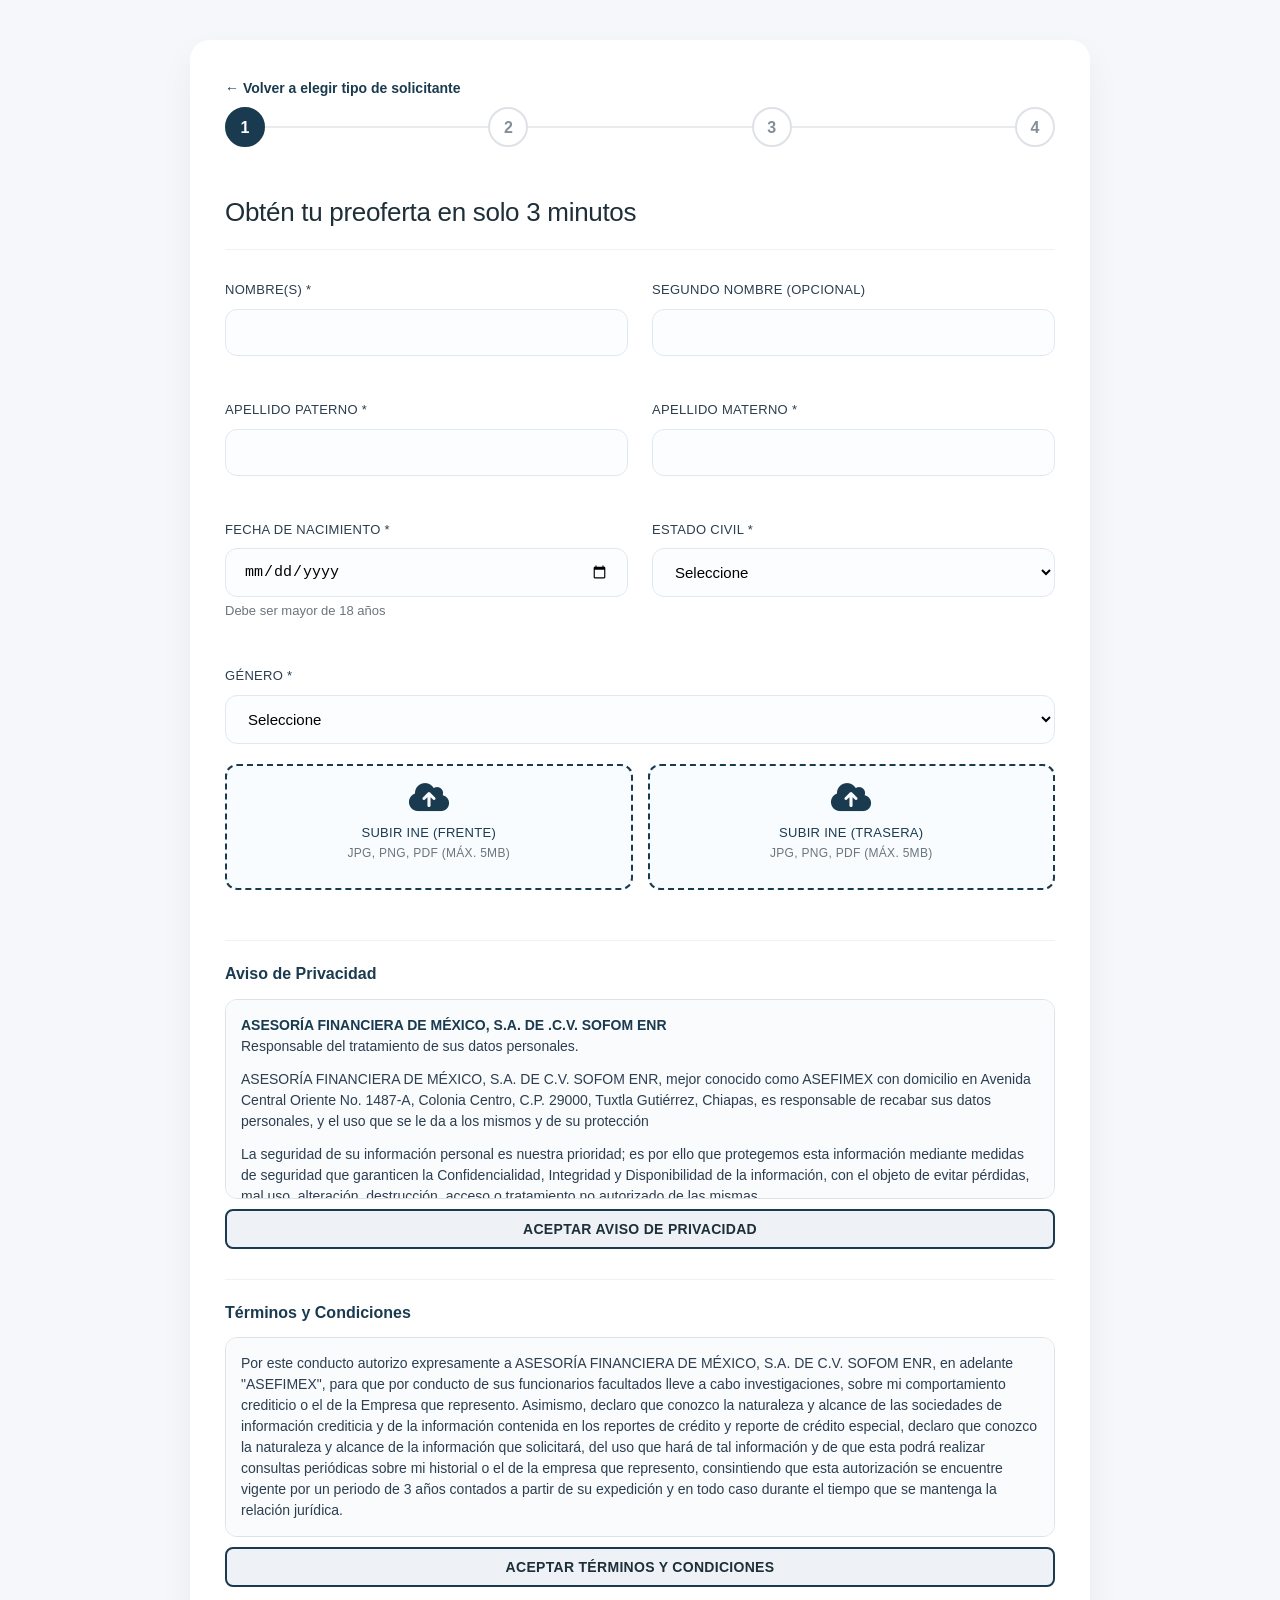
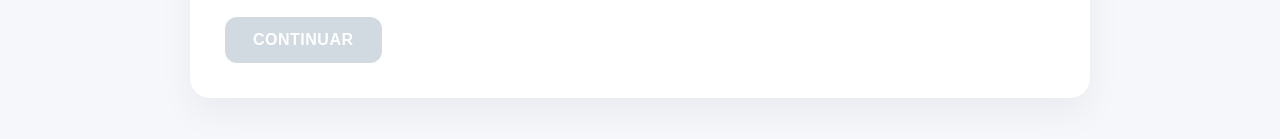
==== commit 27b8ced6: "PM" ====
--- a/index.html
+++ b/index.html
@@ -4,7 +4,7 @@
 <head>
     <meta charset="UTF-8">
     <meta name="viewport" content="width=device-width, initial-scale=1.0">
-    <title>Solicita tu crédito | Profesional</title>
+    <title>Solicita tu crédito Asefimex</title>
     <link rel="stylesheet" href="styles.css">
     <style>
         /* Estilos adicionales para los nuevos campos (integrados armónicamente) */
@@ -203,6 +203,11 @@
             box-shadow: 0 10px 25px rgba(26, 59, 79, 0.1);
         }
 
+        .producto-card.selected-producto {
+            border: 2px solid #1a3b4f;
+            box-shadow: 0 12px 26px rgba(26, 59, 79, 0.18);
+        }
+
         .producto-imagen {
             width: 200px;
             height: 200px;
@@ -363,6 +368,7 @@
 
 <body>
     <div class="container">
+        <a href="principal.html" class="back-to-home">← Volver a elegir tipo de solicitante</a>
         <!-- Progress Bar (4 pasos) -->
         <div class="progress-bar">
             <div class="step active" id="step1">1</div>
@@ -403,6 +409,8 @@
                             <option value="">Seleccione</option>
                             <option value="soltero">Soltero</option>
                             <option value="casado">Casado</option>
+                            <option value="soltero">Union Libre</option>
+                            <option value="soltero">Otro</option>
                         </select>
                     </div>
                     <div class="form-group genero-with-uploads">
@@ -652,9 +660,7 @@
                             <option value="C-MOVIL">C-MOVIL</option>
                             <option value="C-FACIL">C-FÁCIL</option>
                             <option value="C-ESPECIAL">C-ESPECIAL</option>
-                            <option value="C-COSECHA">C-COSECHA</option>
                             <option value="C-LIQUIDEZ">C-LIQUIDEZ</option>
-                            <option value="C-MUJER">C-MUJER</option>
                             <option value="C-CREDICONTADO">CREDICONTADO</option>
                             <option value="C-DISTRIBUIDOR">C-DISTRIBUIDOR</option>
                             <option value="C-AUTO">C-AUTO</option>
@@ -791,8 +797,7 @@
                 <div class="icono-exito">✓</div>
                 <p class="mensaje-felicidades">¡Felicidades!</p>
                 <p class="mensaje-autorizacion">Tu solicitud de crédito ha sido PRE-AUTORIZADO con observaciones.</p>
-                <p class="mensaje-contacto">Uno de nuestros ejecutivos se contactará contigo en los próximos minutos.
-                </p>
+                <p class="mensaje-contacto">En breve, un ejecutivo de nuestro equipo se pondrá en contacto contigo para dar seguimiento a tu solicitud.</p>
             </div>
             <button onclick="window.location.reload()" class="btn secondary">Nueva Solicitud</button>
         </div>
--- a/styles.css
+++ b/styles.css
@@ -10,6 +10,21 @@
     background-color: #f5f7fa;
     color: #2c3e50;
     line-height: 1.6;
+}
+
+.back-to-home {
+    display: inline-flex;
+    align-items: center;
+    gap: 8px;
+    font-size: 14px;
+    font-weight: 600;
+    color: #1a3b4f;
+    text-decoration: none;
+    margin-bottom: 8px;
+}
+
+.back-to-home:hover {
+    text-decoration: underline;
 }
 
 .container {
